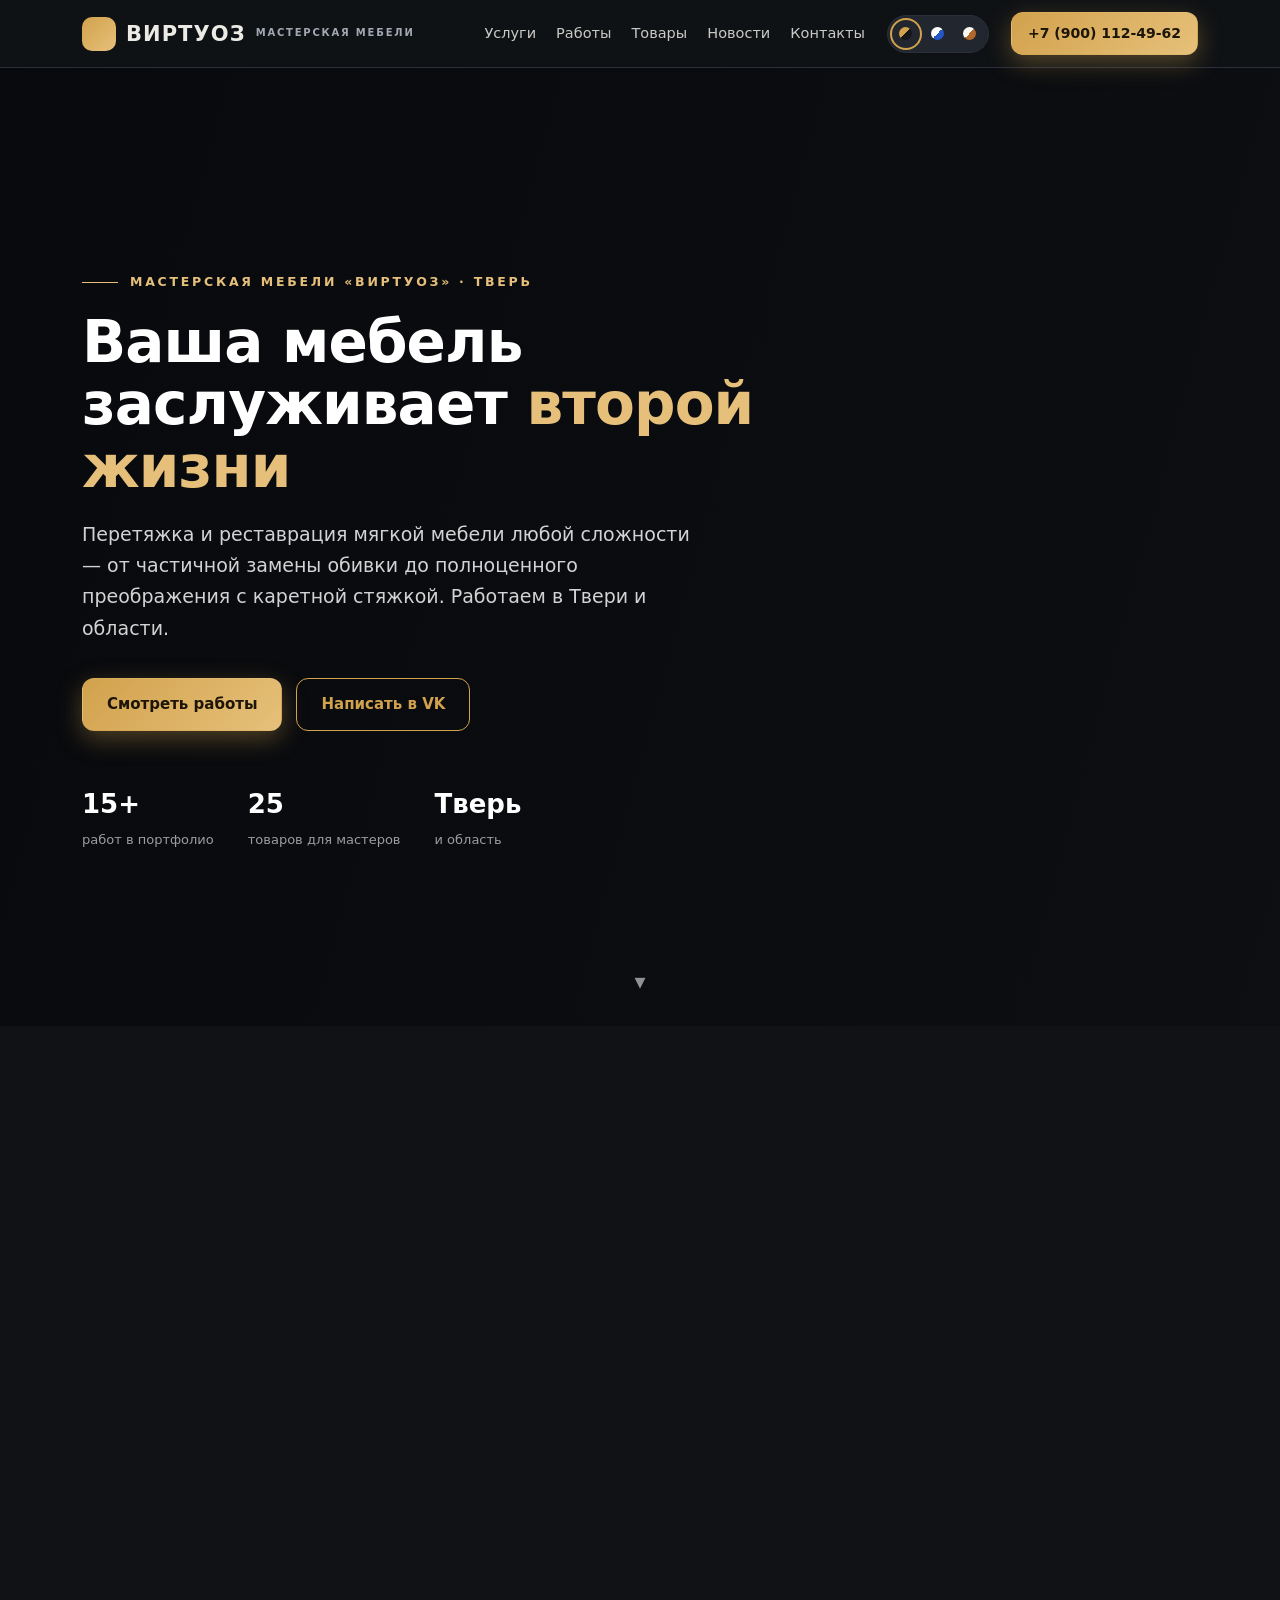
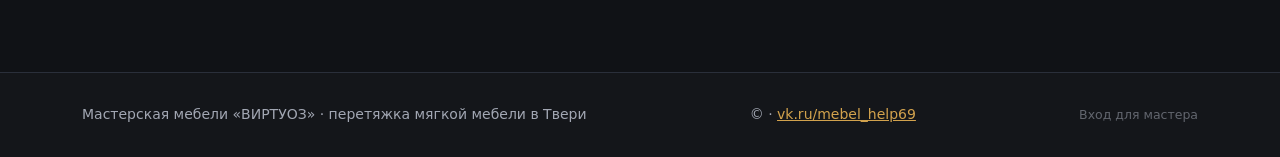
==== index.html @ 675bf0e0 "v2 deploy" ====
<!DOCTYPE html>
<html lang="ru" data-theme="dark">
<head>
<meta charset="utf-8">
<meta name="viewport" content="width=device-width, initial-scale=1">
<title>Мастерская мебели «ВИРТУОЗ» — перетяжка мягкой мебели в Твери</title>
<meta name="description" content="Перетяжка и реставрация мягкой мебели в Твери: диваны, кресла, стулья, каретная стяжка. Работы, цены на материалы, новости мастерской. +7 (900) 112-49-62">
<meta name="theme-color" content="#101216">
<link rel="icon" type="image/svg+xml" href="favicon.svg">
<link rel="manifest" href="manifest.json">
<link rel="stylesheet" href="css/style.css">
</head>
<body>

<header class="site-header">
  <div class="header-in">
    <a class="logo" href="#top">ВИРТУОЗ<span>мастерская мебели</span></a>
    <nav>
      <a href="#services">Услуги</a>
      <a href="#works">Работы</a>
      <a href="#products">Товары</a>
      <a href="#news">Новости</a>
      <a href="#contacts">Контакты</a>
    </nav>
    <div class="theme-switch" role="group" aria-label="Тема оформления">
      <button type="button" data-set-theme="dark" aria-label="Тёмная тема" aria-pressed="true"><span class="dot dot-dark"></span></button>
      <button type="button" data-set-theme="light" aria-label="Светлая тема" aria-pressed="false"><span class="dot dot-light"></span></button>
      <button type="button" data-set-theme="warm" aria-label="Тёплая тема" aria-pressed="false"><span class="dot dot-warm"></span></button>
    </div>
    <a class="btn btn-primary header-phone" href="tel:+79001124962">+7 (900) 112-49-62</a>
  </div>
</header>

<section class="hero" id="top">
  <div class="hero-slides" id="heroSlides"></div>
  <div class="hero-overlay"></div>
  <div class="hero-content">
    <p class="overline">Мастерская мебели «ВИРТУОЗ» · Тверь</p>
    <h1>Ваша мебель заслуживает <em>второй жизни</em></h1>
    <p class="lead">Перетяжка и реставрация мягкой мебели любой сложности — от частичной замены обивки до полноценного преображения с каретной стяжкой. Работаем в Твери и области.</p>
    <div class="hero-actions">
      <a class="btn btn-primary" href="#works">Смотреть работы</a>
      <a class="btn btn-ghost" href="https://vk.ru/mebel_help69" target="_blank" rel="noopener">Написать в VK</a>
    </div>
    <div class="hero-stats">
      <div class="stat"><b>15+</b><span>работ в портфолио</span></div>
      <div class="stat"><b>25</b><span>товаров для мастеров</span></div>
      <div class="stat"><b>Тверь</b><span>и область</span></div>
    </div>
  </div>
  <a class="scroll-hint" href="#services" aria-label="Листайте вниз">▾</a>
</section>

<section id="services">
  <div class="wrap">
    <div class="reveal"><h2>Услуги</h2></div>
    <p class="sub reveal">Полный цикл работ — от разборки до финальной отделки, с гарантией аккуратности в каждой детали.</p>
    <div class="cards services-grid">
      <div class="service-card reveal">
        <div class="s-icon"><svg viewBox="0 0 24 24"><path d="M6 10V7a3 3 0 0 1 3-3h6a3 3 0 0 1 3 3v3"/><path d="M4 19v-6a2 2 0 0 1 4 0v1h8v-1a2 2 0 0 1 4 0v6z"/><path d="M6 19v2M18 19v2"/></svg></div>
        <h3>Полная перетяжка</h3>
        <p>Полный разбор до каркаса, замена наполнителя (ППУ), новая обивка тканью или экокожей.</p>
      </div>
      <div class="service-card reveal">
        <div class="s-icon"><svg viewBox="0 0 24 24"><path d="M12 3l9 5-9 5-9-5z"/><path d="M3 13l9 5 9-5"/></svg></div>
        <h3>Частичная перетяжка</h3>
        <p>Замена обивки на отдельных элементах — сиденьях, спинках, подлокотниках, подушках.</p>
      </div>
      <div class="service-card reveal">
        <div class="s-icon"><svg viewBox="0 0 24 24"><rect x="4" y="4" width="16" height="16" rx="2"/><path d="M4 12l8-8 8 8-8 8z"/><circle cx="12" cy="12" r="1.4"/></svg></div>
        <h3>Каретная стяжка</h3>
        <p>Классическая капитоне: утяжки пуговиц, безупречные ромбы, отделка гвоздиками.</p>
      </div>
      <div class="service-card reveal">
        <div class="s-icon"><svg viewBox="0 0 24 24"><path d="M4 8h12v6a4 4 0 0 1-4 4H8a4 4 0 0 1-4-4z"/><path d="M16 9h2a2 2 0 0 1 0 4h-2"/><path d="M7 21h6"/></svg></div>
        <h3>Мебель для кафе и офисов</h3>
        <p>Мягкие зоны и диваны для общественных пространств — износостойкие материалы, индивидуальные размеры.</p>
      </div>
    </div>
  </div>
</section>

<section id="works">
  <div class="wrap">
    <div class="reveal"><h2>Наши работы</h2></div>
    <p class="sub reveal">Реальные проекты мастерской. Нажмите на фото, чтобы рассмотреть детали и почитать историю проекта.</p>
    <div class="works-grid" id="worksGrid"></div>
    <div class="works-cta reveal"><a class="btn btn-ghost" href="https://vk.ru/mebel_help69" target="_blank" rel="noopener">Больше работ — в нашей группе VK</a></div>
  </div>
</section>

<section id="products">
  <div class="wrap">
    <div class="reveal"><h2>Товары</h2></div>
    <p class="sub reveal">Инструменты и материалы для перетяжки из нашего магазина. Заказ и консультация — через VK.</p>
    <div class="chips" id="productChips"></div>
    <div class="products-grid" id="productsGrid"></div>
  </div>
</section>

<section id="news">
  <div class="wrap">
    <div class="reveal"><h2>Новости</h2></div>
    <p class="sub reveal">Новости мастерской и свежие посты из нашей группы VK — в одном месте.</p>
    <div class="news-grid" id="newsGrid"></div>
  </div>
</section>

<section id="contacts">
  <div class="wrap">
    <div class="reveal"><h2>Контакты</h2></div>
    <p class="sub reveal">Ответим на вопросы, рассчитаем стоимость, поможем подобрать ткань.</p>
    <div class="contact-grid">
      <div class="contact-card reveal">
        <h3>Телефон</h3>
        <a href="tel:+79001124962">+7 (900) 112-49-62</a>
        <p>Алексей — мастер</p>
      </div>
      <div class="contact-card reveal">
        <h3>Сообщество VK</h3>
        <a href="https://vk.ru/mebel_help69" target="_blank" rel="noopener">vk.ru/mebel_help69</a>
        <p>Фото работ, товары, сообщения сообщества</p>
      </div>
      <div class="contact-card reveal">
        <h3>Адрес</h3>
        <p>г. Тверь, ул. Головинский вал, д. 19,<br>2 этаж, офис 214/1<br>(магазин «Просто красиво»)</p>
      </div>
    </div>
  </div>
</section>

<footer>
  <div class="wrap foot-in">
    <div>Мастерская мебели «ВИРТУОЗ» · перетяжка мягкой мебели в Твери</div>
    <div>© <span id="year"></span> · <a href="https://vk.ru/mebel_help69" target="_blank" rel="noopener">vk.ru/mebel_help69</a></div>
    <a class="admin-link" href="admin/index.html">Вход для мастера</a>
  </div>
</footer>

<div class="lightbox" id="lightbox" hidden>
  <div class="lb-box">
    <button type="button" class="lb-btn lb-close" id="lbClose" aria-label="Закрыть">✕</button>
    <button type="button" class="lb-btn lb-prev" id="lbPrev" aria-label="Предыдущая работа">‹</button>
    <div class="lb-img-wrap">
      <span class="lb-count" id="lbCount"></span>
      <img id="lbImg" alt="">
    </div>
    <button type="button" class="lb-btn lb-next" id="lbNext" aria-label="Следующая работа">›</button>
    <div class="lb-cap">
      <h3 id="lbTitle"></h3>
      <p id="lbText"></p>
    </div>
  </div>
</div>

<script src="js/config.js"></script>
<script src="data/products.js"></script>
<script src="data/news.js"></script>
<script src="data/works.js"></script>
<script src="js/store.js"></script>
<script src="js/main.js"></script>
</body>
</html>
---- css/style.css ----
:root, html[data-theme="dark"]{--bg:#101216;--bg2:#14161a;--surface:#1b1e25;--surface2:#22262f;--text:#eceae4;--muted:#a2a7b3;--accent:#d2a24d;--accent2:#e6c07a;--accent-contrast:#1c1508;--border:#2a2f3a;--glass:rgba(16,18,22,.72);--shadow:0 10px 34px rgba(0,0,0,.45);--radius:16px}
html[data-theme="light"]{--bg:#f4f6fa;--bg2:#eef1f6;--surface:#ffffff;--surface2:#f6f8fc;--text:#20242c;--muted:#626a78;--accent:#2456c7;--accent2:#4a79e6;--accent-contrast:#ffffff;--border:#e1e5ec;--glass:rgba(255,255,255,.75);--shadow:0 10px 30px rgba(24,32,48,.10)}
html[data-theme="warm"]{--bg:#f6efe3;--bg2:#f2e9d9;--surface:#fffdf8;--surface2:#faf4e9;--text:#40342a;--muted:#8a7a66;--accent:#b3672b;--accent2:#cf8a4a;--accent-contrast:#fff8ef;--border:#e9dcc6;--glass:rgba(255,253,248,.78);--shadow:0 10px 30px rgba(96,64,22,.12)}
*{box-sizing:border-box}
html{scroll-behavior:smooth}
body{margin:0;font:16px/1.65 system-ui,-apple-system,'Segoe UI',Roboto,Arial,sans-serif;background:var(--bg);color:var(--text);transition:background .35s,color .35s;overflow-x:hidden}
[hidden]{display:none!important}
img{max-width:100%}
a{color:var(--accent)}
::selection{background:var(--accent);color:var(--accent-contrast)}
::-webkit-scrollbar{width:11px}
::-webkit-scrollbar-track{background:var(--bg2)}
::-webkit-scrollbar-thumb{background:var(--border);border-radius:8px;border:2px solid var(--bg2)}
::-webkit-scrollbar-thumb:hover{background:var(--muted)}
.wrap{max-width:1160px;margin:0 auto;padding:0 22px}
section{padding:84px 0;scroll-margin-top:70px}
h2{font-size:34px;line-height:1.18;margin:0;letter-spacing:-.01em}
h2::after{content:'';display:block;width:72px;height:4px;border-radius:2px;background:linear-gradient(90deg,var(--accent),var(--accent2));margin-top:14px}
.sub{color:var(--muted);margin:18px 0 40px;max-width:640px}

.site-header{position:sticky;top:0;z-index:40;background:var(--glass);backdrop-filter:blur(14px);-webkit-backdrop-filter:blur(14px);border-bottom:1px solid var(--border)}
.header-in{display:flex;align-items:center;gap:22px;padding:12px 22px;max-width:1160px;margin:0 auto;flex-wrap:wrap}
.logo{font-weight:800;font-size:21px;letter-spacing:.05em;color:var(--text);text-decoration:none;line-height:1.05;display:flex;align-items:center;gap:10px}
.logo::before{content:'';width:34px;height:34px;border-radius:10px;background:linear-gradient(135deg,var(--accent),var(--accent2));display:block;-webkit-mask:none}
.logo span{display:block;font-size:10px;font-weight:600;letter-spacing:.18em;color:var(--muted);text-transform:uppercase}
nav{display:flex;gap:20px;margin-left:auto}
nav a{color:var(--text);text-decoration:none;font-size:14.5px;opacity:.85;position:relative;padding:4px 0}
nav a::after{content:'';position:absolute;left:0;bottom:0;width:0;height:2px;background:var(--accent);border-radius:2px;transition:width .25s}
nav a:hover{opacity:1}
nav a:hover::after{width:100%}
.theme-switch{display:flex;gap:6px;background:var(--surface2);border:1px solid var(--border);padding:5px;border-radius:24px}
.theme-switch button{width:26px;height:26px;border-radius:50%;border:none;background:transparent;cursor:pointer;padding:0;display:grid;place-items:center;transition:transform .15s}
.theme-switch button:hover{transform:scale(1.12)}
.theme-switch button[aria-pressed="true"]{outline:2px solid var(--accent);outline-offset:1px}
.dot{width:13px;height:13px;border-radius:50%;display:block}
.dot-dark{background:linear-gradient(135deg,#d2a24d 50%,#14161a 50%)}
.dot-light{background:linear-gradient(135deg,#ffffff 50%,#2456c7 50%)}
.dot-warm{background:linear-gradient(135deg,#fffbf3 50%,#b3672b 50%)}

.btn{display:inline-block;padding:13px 24px;border-radius:12px;text-decoration:none;font-weight:700;font-size:15px;border:1px solid transparent;transition:transform .18s,box-shadow .18s;cursor:pointer}
.btn:hover{transform:translateY(-2px)}
.btn-primary{background:linear-gradient(135deg,var(--accent),var(--accent2));color:var(--accent-contrast);box-shadow:0 8px 24px color-mix(in srgb,var(--accent) 35%, transparent)}
.btn-ghost{border-color:var(--accent);color:var(--accent);background:transparent}
.btn-ghost:hover{background:var(--accent);color:var(--accent-contrast)}
.header-phone{padding:9px 16px;font-size:14px}

.hero{position:relative;min-height:92vh;display:flex;align-items:center;overflow:hidden;color:#fff}
.hero-slides{position:absolute;inset:0}
.hero-slide{position:absolute;inset:0;background-size:cover;background-position:center;opacity:0;transition:opacity 1.4s ease;transform-origin:center}
.hero-slide.active{opacity:1;animation:kenburns 9s ease-out forwards}
@keyframes kenburns{from{transform:scale(1)}to{transform:scale(1.12)}}
.hero-overlay{position:absolute;inset:0;background:linear-gradient(105deg,rgba(8,9,12,.92) 0%,rgba(8,9,12,.72) 45%,rgba(8,9,12,.35) 100%)}
html[data-theme="light"] .hero-overlay,html[data-theme="warm"] .hero-overlay{background:linear-gradient(105deg,rgba(10,11,14,.88) 0%,rgba(10,11,14,.62) 45%,rgba(10,11,14,.28) 100%)}
.hero-content{position:relative;z-index:2;max-width:1160px;margin:0 auto;padding:120px 22px 90px;width:100%}
.overline{letter-spacing:.22em;text-transform:uppercase;font-size:12.5px;color:var(--accent2);font-weight:700;margin:0 0 18px;display:flex;align-items:center;gap:12px}
.overline::before{content:'';width:36px;height:1px;background:var(--accent2)}
.hero h1{font-size:clamp(32px,5.4vw,58px);line-height:1.08;margin:0 0 20px;max-width:820px;letter-spacing:-.015em}
.hero h1 em{font-style:normal;color:var(--accent2)}
.lead{font-size:clamp(16px,2vw,19px);color:rgba(255,255,255,.82);max-width:620px;margin:0 0 34px}
.hero-actions{display:flex;gap:14px;flex-wrap:wrap}
.hero-stats{display:flex;gap:34px;margin-top:52px;flex-wrap:wrap}
.stat b{display:block;font-size:26px;color:#fff}
.stat span{font-size:13px;color:rgba(255,255,255,.6)}
.scroll-hint{position:absolute;bottom:26px;left:50%;transform:translateX(-50%);z-index:2;color:rgba(255,255,255,.55);font-size:22px;animation:float 2.2s ease-in-out infinite;text-decoration:none}
@keyframes float{0%,100%{transform:translate(-50%,0)}50%{transform:translate(-50%,8px)}}

.reveal{opacity:0;transform:translateY(26px);transition:opacity .7s ease,transform .7s ease}
.reveal.is-visible{opacity:1;transform:none}
.reveal:nth-child(2){transition-delay:.08s}
.reveal:nth-child(3){transition-delay:.16s}
.reveal:nth-child(4){transition-delay:.24s}

.cards{display:grid;gap:20px}
.services-grid{grid-template-columns:repeat(auto-fit,minmax(250px,1fr))}
.service-card{background:var(--surface);border:1px solid var(--border);border-radius:var(--radius);padding:26px;transition:transform .25s,border-color .25s,box-shadow .25s}
.service-card:hover{transform:translateY(-5px);border-color:var(--accent);box-shadow:var(--shadow)}
.s-icon{width:46px;height:46px;border-radius:12px;display:grid;place-items:center;background:var(--surface2);color:var(--accent);margin-bottom:16px}
.s-icon svg{width:24px;height:24px;stroke:currentColor;fill:none;stroke-width:1.7;stroke-linecap:round;stroke-linejoin:round}
.service-card h3{margin:0 0 8px;font-size:17.5px}
.service-card p{margin:0;color:var(--muted);font-size:14.5px}

.works-grid{display:grid;grid-template-columns:repeat(auto-fill,minmax(255px,1fr));gap:20px}
.work-card{margin:0;position:relative;border-radius:var(--radius);overflow:hidden;cursor:pointer;box-shadow:var(--shadow);isolation:isolate}
.work-card img{width:100%;aspect-ratio:4/3.2;object-fit:cover;display:block;transition:transform .5s ease}
.work-card:hover img{transform:scale(1.06)}
.work-card::after{content:'';position:absolute;inset:0;background:linear-gradient(180deg,transparent 45%,rgba(8,9,12,.82));z-index:1}
.work-cap{position:absolute;left:0;right:0;bottom:0;padding:16px;z-index:2;color:#fff;font-weight:600;font-size:14.5px;line-height:1.4;transform:translateY(6px);opacity:.95;transition:transform .3s}
.work-card:hover .work-cap{transform:none}
.work-zoom{position:absolute;top:12px;right:12px;z-index:2;width:34px;height:34px;border-radius:50%;background:rgba(255,255,255,.14);backdrop-filter:blur(6px);display:grid;place-items:center;color:#fff;font-size:16px;opacity:0;transition:opacity .25s}
.work-card:hover .work-zoom{opacity:1}
.works-cta{margin-top:32px}

.chips{display:flex;gap:10px;flex-wrap:wrap;margin:0 0 28px}
.chip{padding:9px 18px;border-radius:24px;border:1px solid var(--border);background:var(--surface);color:var(--text);font-size:14px;font-weight:600;cursor:pointer;transition:all .2s}
.chip:hover{border-color:var(--accent)}
.chip[aria-pressed="true"]{background:linear-gradient(135deg,var(--accent),var(--accent2));color:var(--accent-contrast);border-color:transparent}
.products-grid{display:grid;grid-template-columns:repeat(auto-fill,minmax(228px,1fr));gap:20px}
.product-card{position:relative;display:flex;flex-direction:column;background:var(--surface);border:1px solid var(--border);border-radius:var(--radius);overflow:hidden;transition:transform .22s,border-color .22s,box-shadow .22s}
.product-card:hover{transform:translateY(-4px);border-color:var(--accent);box-shadow:var(--shadow)}
.p-img{position:relative;display:block}
.p-img img{width:100%;aspect-ratio:4/3;object-fit:cover;display:block}
.product-ph{width:100%;aspect-ratio:4/3;display:grid;place-items:center;background:linear-gradient(135deg,var(--surface2),var(--border));color:var(--muted);font-weight:800;letter-spacing:.22em;font-size:12px;text-transform:uppercase}
.p-cat{position:absolute;top:10px;left:10px;background:rgba(10,12,16,.66);backdrop-filter:blur(4px);color:#fff;font-size:11.5px;font-weight:600;padding:4px 10px;border-radius:20px}
.p-count{position:absolute;top:10px;right:10px;background:rgba(10,12,16,.66);backdrop-filter:blur(4px);color:#fff;font-size:11.5px;padding:4px 10px;border-radius:20px}
.p-body{display:flex;flex-direction:column;gap:8px;padding:16px;flex:1}
.p-title{margin:0;font-size:15px;line-height:1.35}
.p-desc{margin:0;font-size:13px;color:var(--muted);display:-webkit-box;-webkit-line-clamp:2;-webkit-box-orient:vertical;overflow:hidden}
.p-foot{margin-top:auto;display:flex;align-items:center;justify-content:space-between;gap:10px;padding-top:8px}
.p-price{font-weight:800;font-size:17px;color:var(--accent);white-space:nowrap}
.p-link{font-size:13px;font-weight:700;text-decoration:none;color:var(--accent);opacity:.9}
.p-link:hover{opacity:1;text-decoration:underline}

.news-grid{display:grid;grid-template-columns:repeat(auto-fill,minmax(300px,1fr));gap:20px}
.news-card{display:flex;flex-direction:column;background:var(--surface);border:1px solid var(--border);border-radius:var(--radius);overflow:hidden;transition:transform .22s,border-color .22s}
.news-card:hover{transform:translateY(-4px);border-color:var(--accent)}
.n-img{width:100%;aspect-ratio:16/9;object-fit:cover;display:block}
.n-body{padding:18px;display:flex;flex-direction:column;gap:10px;flex:1}
.n-meta{display:flex;gap:10px;align-items:center}
.n-date{font-size:12.5px;color:var(--muted)}
.n-badge{font-size:11px;font-weight:700;letter-spacing:.06em;text-transform:uppercase;padding:3px 9px;border-radius:14px;background:var(--surface2);color:var(--accent);border:1px solid var(--border)}
.n-title{margin:0;font-size:16.5px;line-height:1.35}
.n-text{margin:0;font-size:14px;color:var(--muted);display:-webkit-box;-webkit-line-clamp:4;-webkit-box-orient:vertical;overflow:hidden;white-space:pre-line}
.n-link{font-size:13.5px;font-weight:700;color:var(--accent);text-decoration:none;margin-top:auto}
.n-link:hover{text-decoration:underline}

.contact-grid{display:grid;grid-template-columns:repeat(auto-fit,minmax(250px,1fr));gap:20px}
.contact-card{background:var(--surface);border:1px solid var(--border);border-radius:var(--radius);padding:26px;transition:transform .22s,border-color .22s}
.contact-card:hover{border-color:var(--accent)}
.contact-card h3{margin:0 0 10px;font-size:13px;text-transform:uppercase;letter-spacing:.1em;color:var(--muted)}
.contact-card a{font-size:20px;font-weight:700;text-decoration:none}
.contact-card p{margin:8px 0 0;color:var(--muted);font-size:14.5px}

footer{border-top:1px solid var(--border);padding:30px 0;color:var(--muted);font-size:14px;background:var(--bg2)}
.foot-in{display:flex;justify-content:space-between;gap:14px;flex-wrap:wrap;align-items:center}
.admin-link{color:var(--muted);opacity:.55;text-decoration:none;font-size:12.5px}
.admin-link:hover{opacity:1;color:var(--accent)}

.sk-card{border-radius:var(--radius);overflow:hidden;background:var(--surface);border:1px solid var(--border)}
.sk-img{aspect-ratio:4/3}
.sk-line{height:13px;margin:14px 16px;border-radius:6px}
.sk-line.short{width:45%}
.sk-img,.sk-line{background:linear-gradient(100deg,var(--surface2) 40%,var(--border) 50%,var(--surface2) 60%);background-size:200% 100%;animation:shimmer 1.4s infinite}
@keyframes shimmer{to{background-position:-200% 0}}

.lightbox{position:fixed;inset:0;z-index:80;background:rgba(6,7,10,.92);backdrop-filter:blur(6px);display:flex;align-items:center;justify-content:center;padding:18px}
.lb-box{position:relative;width:min(920px,96vw)}
.lb-img-wrap{overflow:hidden;border-radius:14px;box-shadow:0 24px 80px rgba(0,0,0,.6)}
#lbImg{display:block;width:100%;max-height:60vh;object-fit:contain;border-radius:14px;transition:opacity .25s}
.lb-cap{background:var(--surface);color:var(--text);border-radius:14px;padding:18px 22px;margin-top:14px;max-height:26vh;overflow:auto}
.lb-cap h3{margin:0 0 8px;font-size:16.5px}
.lb-cap p{margin:0;font-size:14px;color:var(--muted);white-space:pre-line}
.lb-count{position:absolute;top:-14px;left:18px;background:linear-gradient(135deg,var(--accent),var(--accent2));color:var(--accent-contrast);font-size:12.5px;font-weight:800;padding:5px 12px;border-radius:18px}
.lb-btn{position:absolute;background:rgba(20,22,28,.7);color:#fff;border:1px solid rgba(255,255,255,.14);width:44px;height:44px;border-radius:50%;font-size:22px;cursor:pointer;display:grid;place-items:center;padding:0;transition:background .2s}
.lb-btn:hover{background:var(--accent);color:var(--accent-contrast)}
.lb-close{top:-56px;right:0}
.lb-prev{left:-4px;top:calc(30vh - 22px)}
.lb-next{right:-4px;top:calc(30vh - 22px)}
@media(max-width:700px){.lb-prev{left:6px}.lb-next{right:6px}.lb-close{top:-52px}.lb-box{width:100%}}

@media(max-width:920px){.header-phone{display:none}}
@media(max-width:660px){nav{display:none}.hero{min-height:78vh}.hero-content{padding:90px 22px 70px}.hero-stats{gap:22px}section{padding:60px 0}h2{font-size:27px}}
@media(prefers-reduced-motion:reduce){*{animation:none!important;transition:none!important}.reveal{opacity:1;transform:none}}
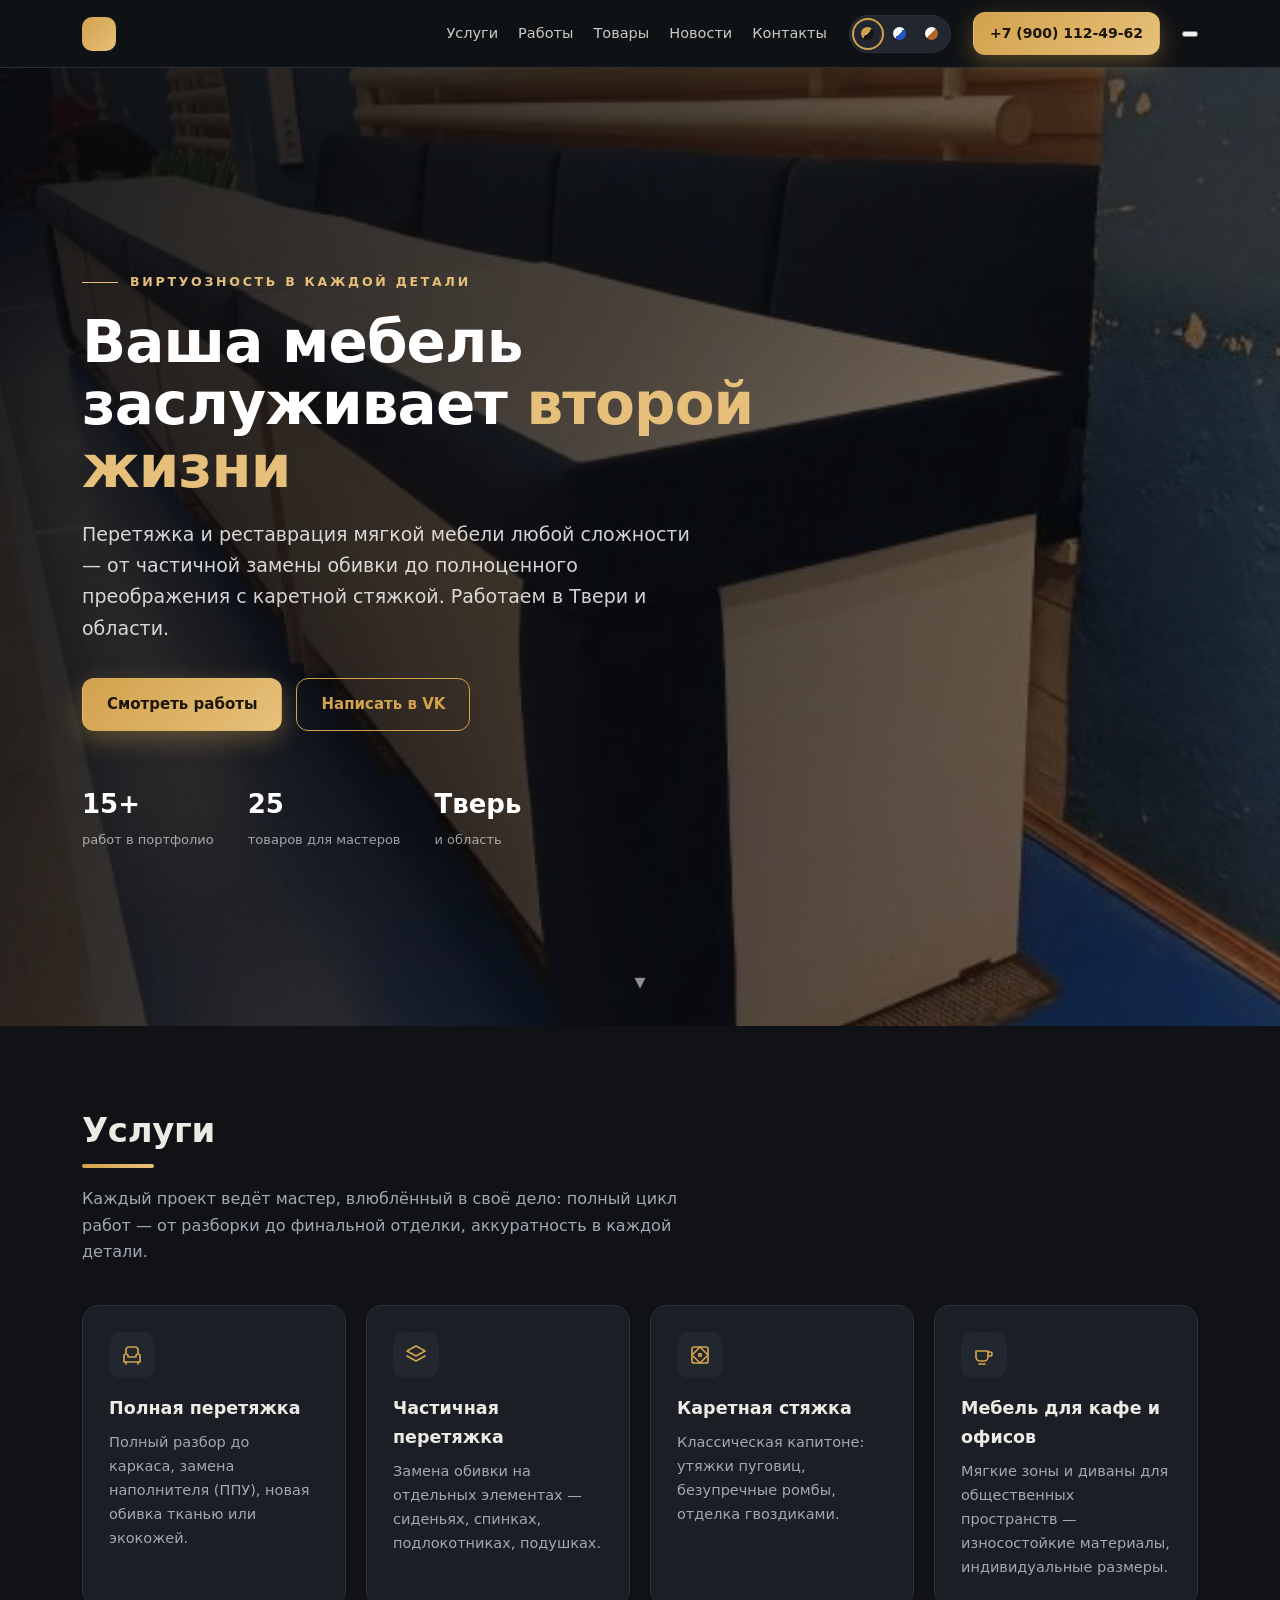
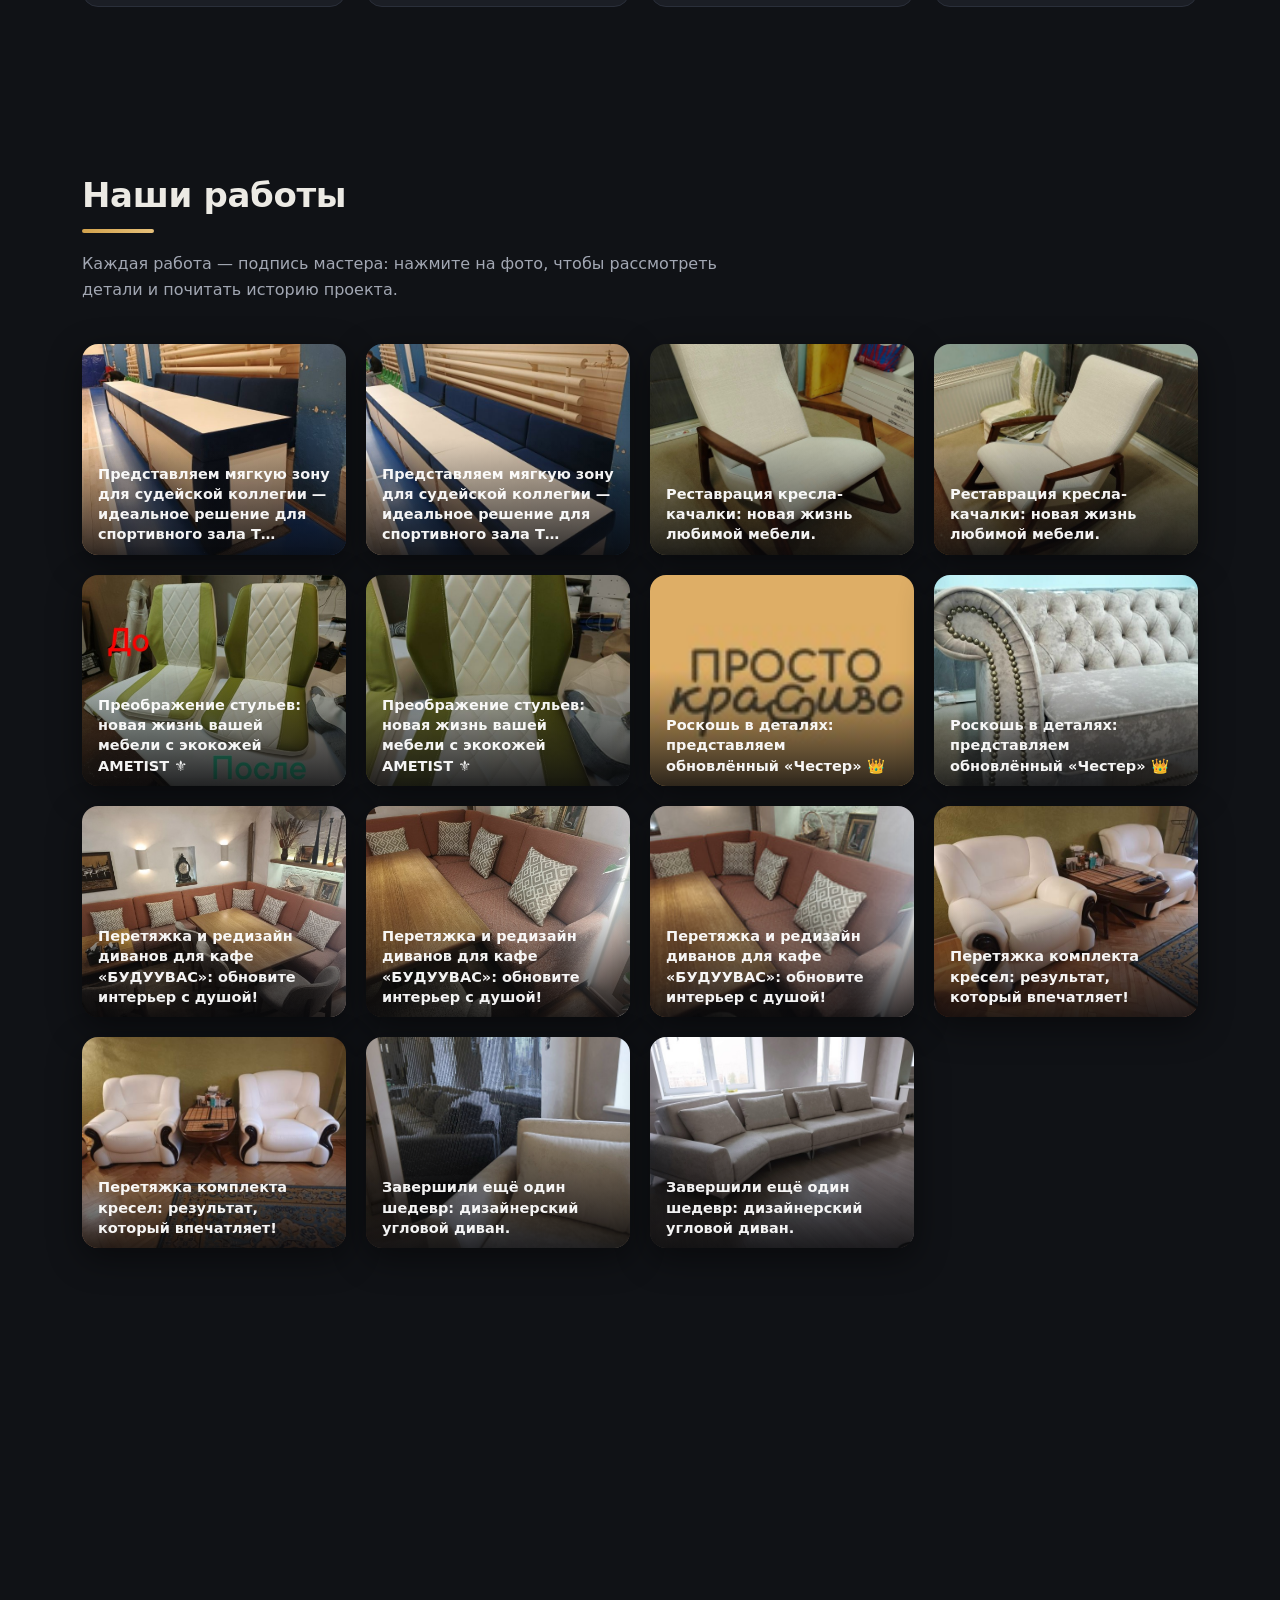
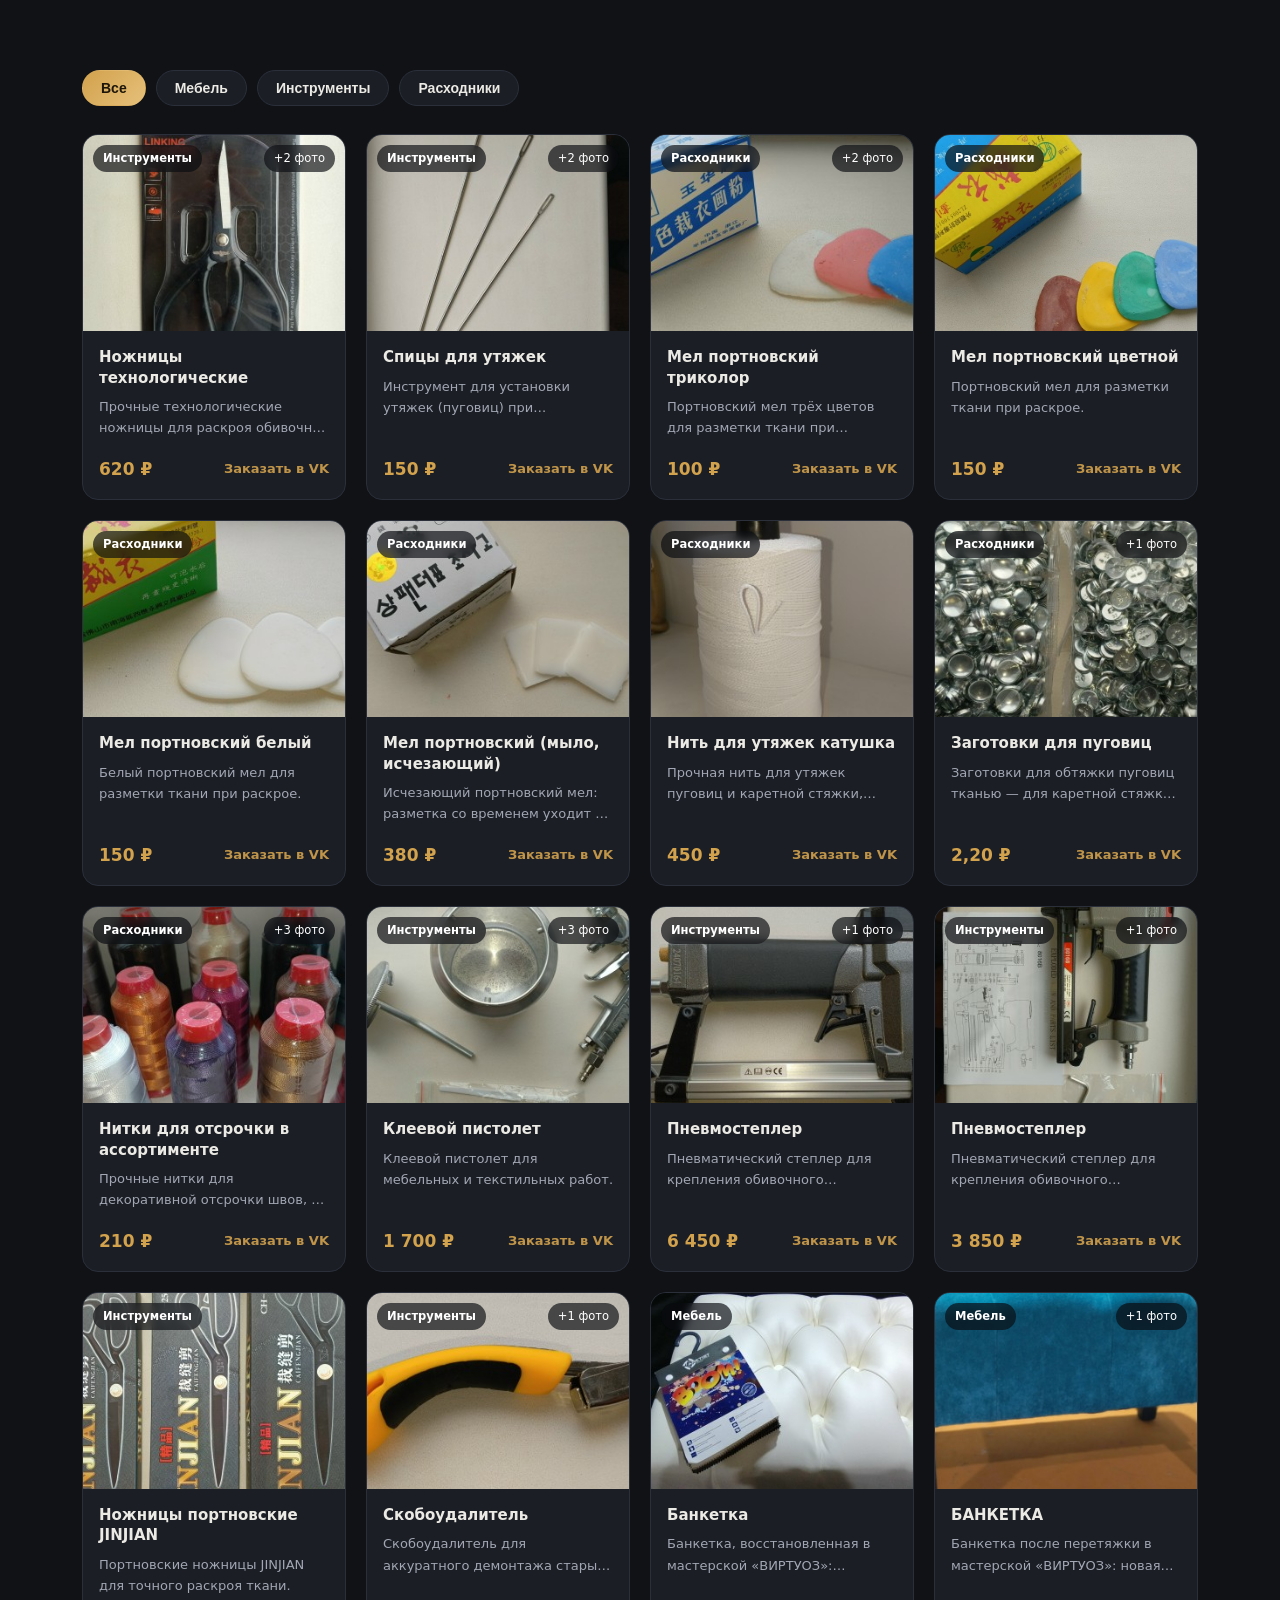
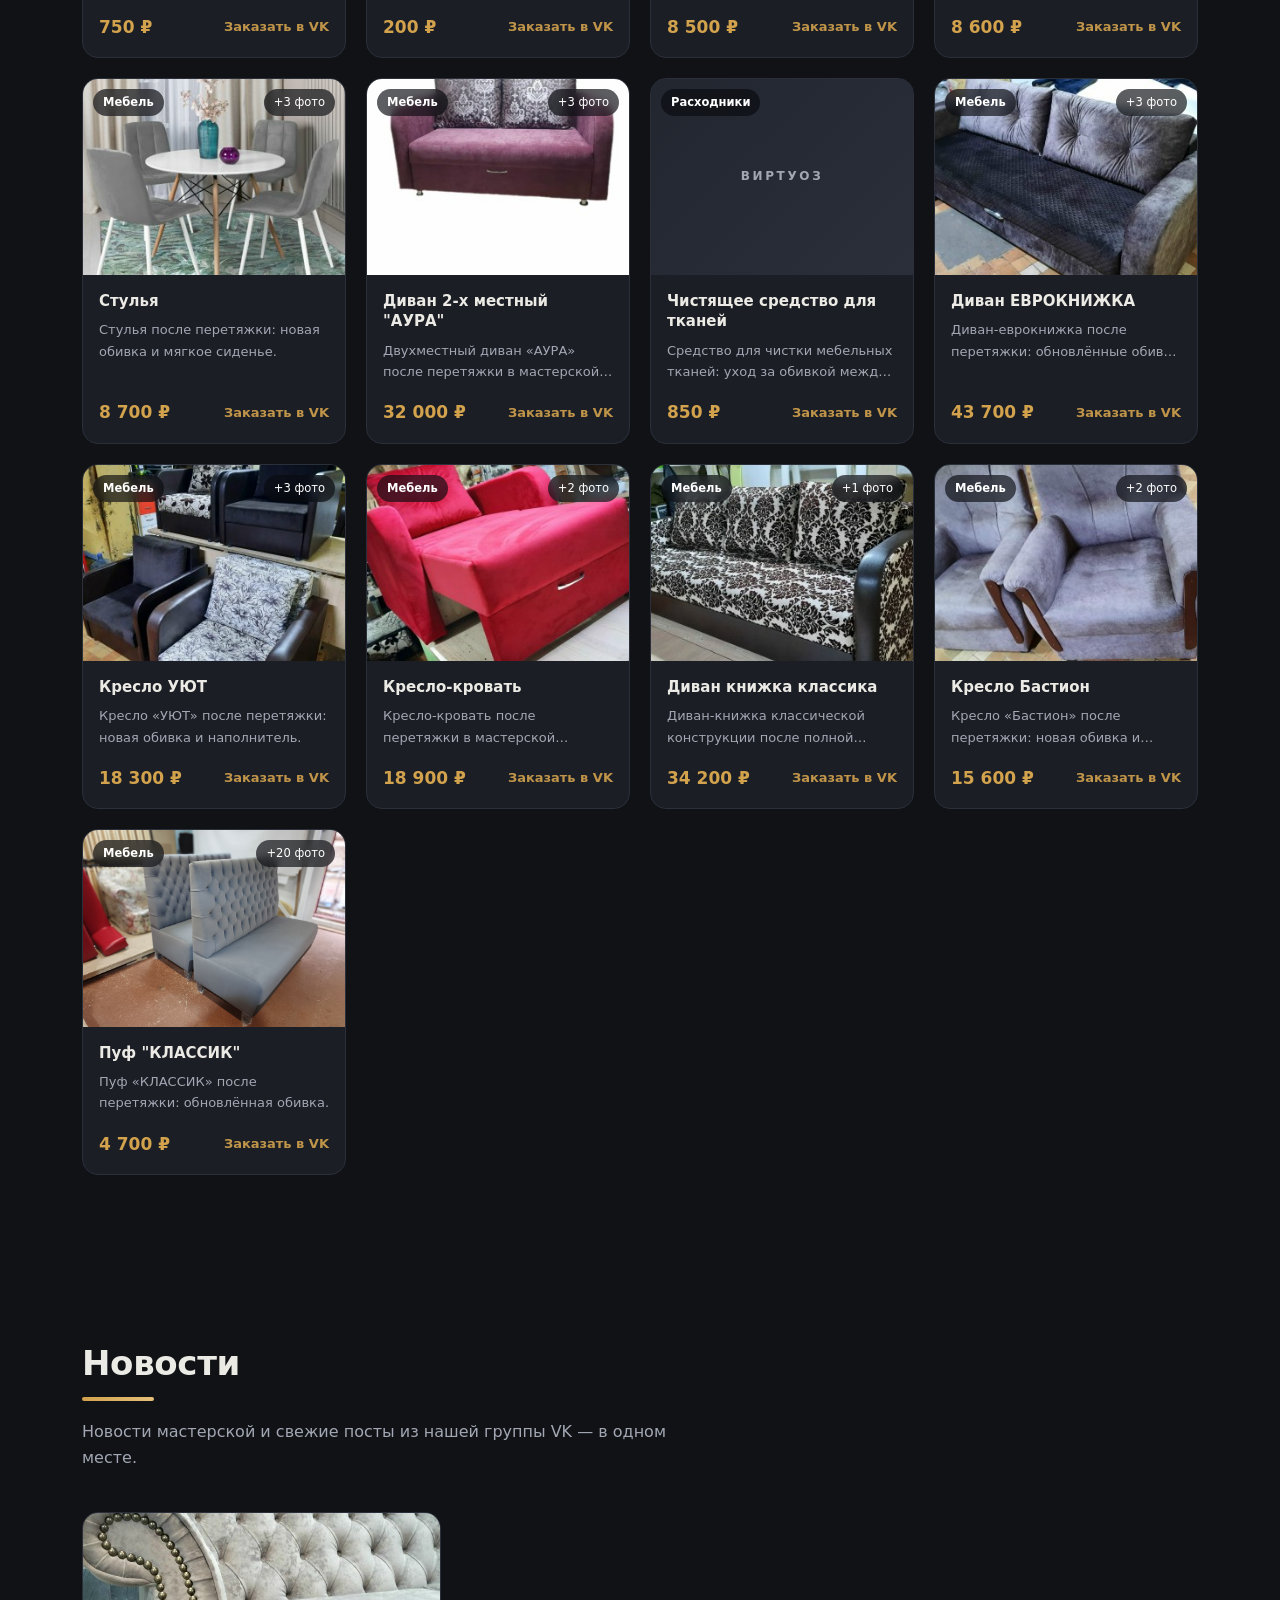
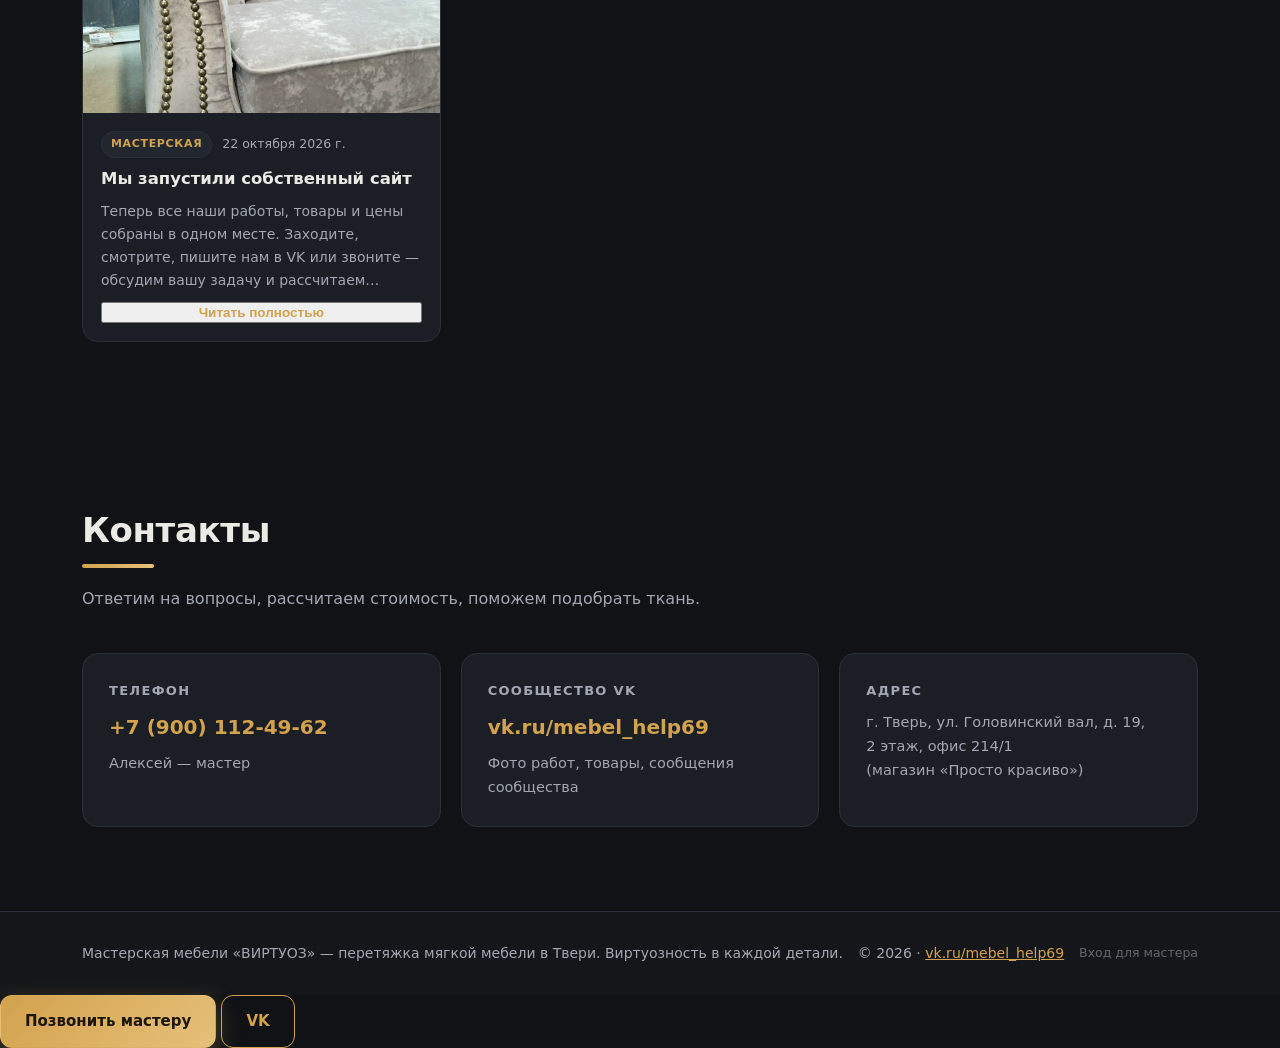
==== commit cd7f9326: "Branding: logo, Bertilion font, gold headings, mobile version" ====
--- a/index.html
+++ b/index.html
@@ -7,6 +7,9 @@
 <meta name="description" content="Перетяжка и реставрация мягкой мебели в Твери: диваны, кресла, стулья, каретная стяжка. Работы, цены на материалы, новости мастерской. +7 (900) 112-49-62">
 <meta name="theme-color" content="#101216">
 <link rel="icon" type="image/svg+xml" href="favicon.svg">
+<link rel="icon" type="image/png" sizes="64x64" href="img/favicon-64.png">
+<link rel="icon" type="image/png" sizes="192x192" href="img/icon-192.png">
+<link rel="apple-touch-icon" href="img/icon-192.png">
 <link rel="manifest" href="manifest.json">
 <link rel="stylesheet" href="css/style.css">
 </head>
@@ -14,7 +17,7 @@
 
 <header class="site-header">
   <div class="header-in">
-    <a class="logo" href="#top">ВИРТУОЗ<span>мастерская мебели</span></a>
+    <a class="logo" href="#top"><span class="logo-img" role="img" aria-label="ВИРТУОЗ — мастерская мебели"></span></a>
     <nav>
       <a href="#services">Услуги</a>
       <a href="#works">Работы</a>
@@ -28,14 +31,26 @@
       <button type="button" data-set-theme="warm" aria-label="Тёплая тема" aria-pressed="false"><span class="dot dot-warm"></span></button>
     </div>
     <a class="btn btn-primary header-phone" href="tel:+79001124962">+7 (900) 112-49-62</a>
+    <button class="nav-toggle" type="button" aria-label="Меню" aria-expanded="false" aria-controls="mobileNav"><span class="nt-bar"></span><span class="nt-bar"></span><span class="nt-bar"></span></button>
   </div>
+  <nav id="mobileNav" class="mobile-nav" hidden>
+    <a href="#services">Услуги</a>
+    <a href="#works">Работы</a>
+    <a href="#products">Товары</a>
+    <a href="#news">Новости</a>
+    <a href="#contacts">Контакты</a>
+    <div class="mn-actions">
+      <a class="btn btn-primary" href="tel:+79001124962">Позвонить мастеру</a>
+      <a class="btn btn-ghost" href="https://vk.ru/mebel_help69" target="_blank" rel="noopener">VK</a>
+    </div>
+  </nav>
 </header>
 
 <section class="hero" id="top">
   <div class="hero-slides" id="heroSlides"></div>
   <div class="hero-overlay"></div>
   <div class="hero-content">
-    <p class="overline">Мастерская мебели «ВИРТУОЗ» · Тверь</p>
+    <p class="overline" id="heroSlogan">Виртуозность в каждой детали</p>
     <h1>Ваша мебель заслуживает <em>второй жизни</em></h1>
     <p class="lead">Перетяжка и реставрация мягкой мебели любой сложности — от частичной замены обивки до полноценного преображения с каретной стяжкой. Работаем в Твери и области.</p>
     <div class="hero-actions">
@@ -54,7 +69,7 @@
 <section id="services">
   <div class="wrap">
     <div class="reveal"><h2>Услуги</h2></div>
-    <p class="sub reveal">Полный цикл работ — от разборки до финальной отделки, с гарантией аккуратности в каждой детали.</p>
+    <p class="sub reveal">Каждый проект ведёт мастер, влюблённый в своё дело: полный цикл работ — от разборки до финальной отделки, аккуратность в каждой детали.</p>
     <div class="cards services-grid">
       <div class="service-card reveal">
         <div class="s-icon"><svg viewBox="0 0 24 24"><path d="M6 10V7a3 3 0 0 1 3-3h6a3 3 0 0 1 3 3v3"/><path d="M4 19v-6a2 2 0 0 1 4 0v1h8v-1a2 2 0 0 1 4 0v6z"/><path d="M6 19v2M18 19v2"/></svg></div>
@@ -83,7 +98,7 @@
 <section id="works">
   <div class="wrap">
     <div class="reveal"><h2>Наши работы</h2></div>
-    <p class="sub reveal">Реальные проекты мастерской. Нажмите на фото, чтобы рассмотреть детали и почитать историю проекта.</p>
+    <p class="sub reveal">Каждая работа — подпись мастера: нажмите на фото, чтобы рассмотреть детали и почитать историю проекта.</p>
     <div class="works-grid" id="worksGrid"></div>
     <div class="works-cta reveal"><a class="btn btn-ghost" href="https://vk.ru/mebel_help69" target="_blank" rel="noopener">Больше работ — в нашей группе VK</a></div>
   </div>
@@ -131,7 +146,7 @@
 
 <footer>
   <div class="wrap foot-in">
-    <div>Мастерская мебели «ВИРТУОЗ» · перетяжка мягкой мебели в Твери</div>
+    <div>Мастерская мебели «ВИРТУОЗ» — перетяжка мягкой мебели в Твери. Виртуозность в каждой детали.</div>
     <div>© <span id="year"></span> · <a href="https://vk.ru/mebel_help69" target="_blank" rel="noopener">vk.ru/mebel_help69</a></div>
     <a class="admin-link" href="admin/index.html">Вход для мастера</a>
   </div>
@@ -153,6 +168,11 @@
   </div>
 </div>
 
+<div class="mobile-cta">
+  <a class="btn btn-primary" href="tel:+79001124962">Позвонить мастеру</a>
+  <a class="btn btn-ghost" href="https://vk.ru/mebel_help69" target="_blank" rel="noopener">VK</a>
+</div>
+
 <script src="js/config.js"></script>
 <script src="data/products.js"></script>
 <script src="data/news.js"></script>
